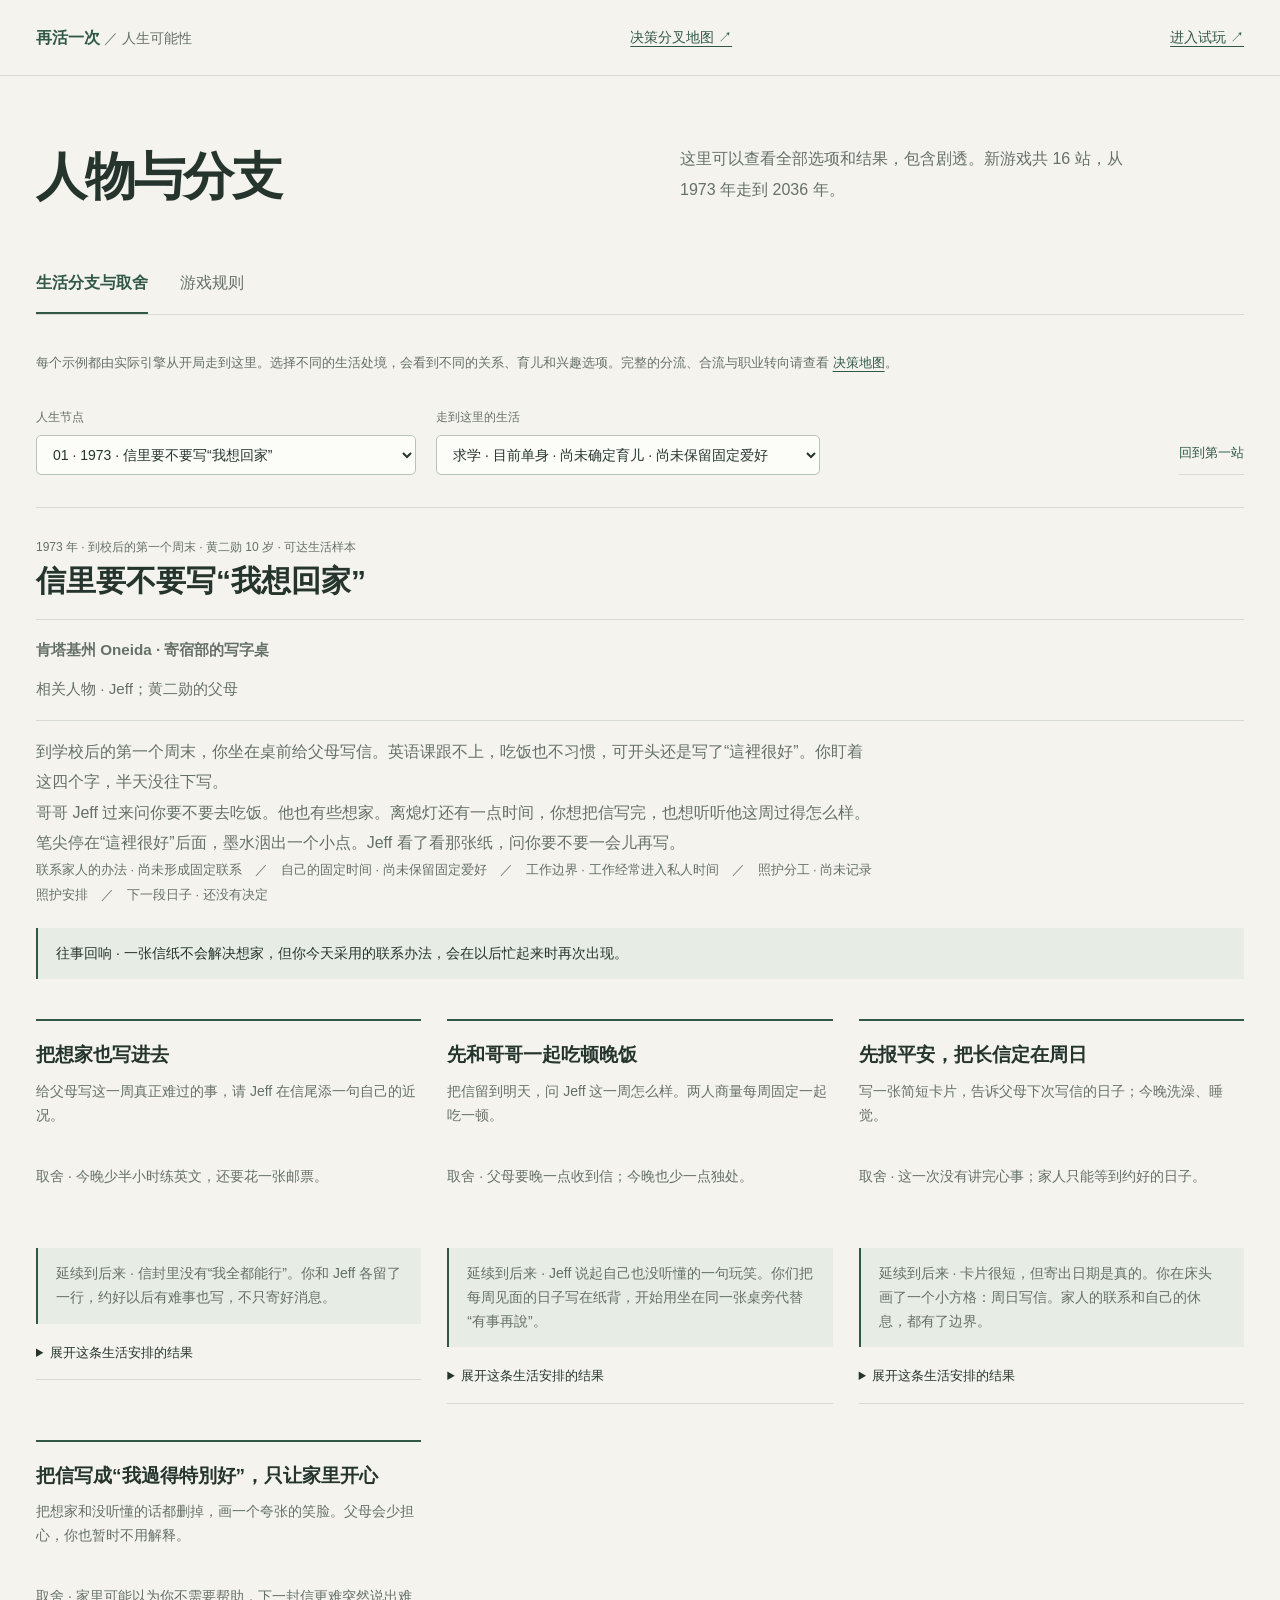
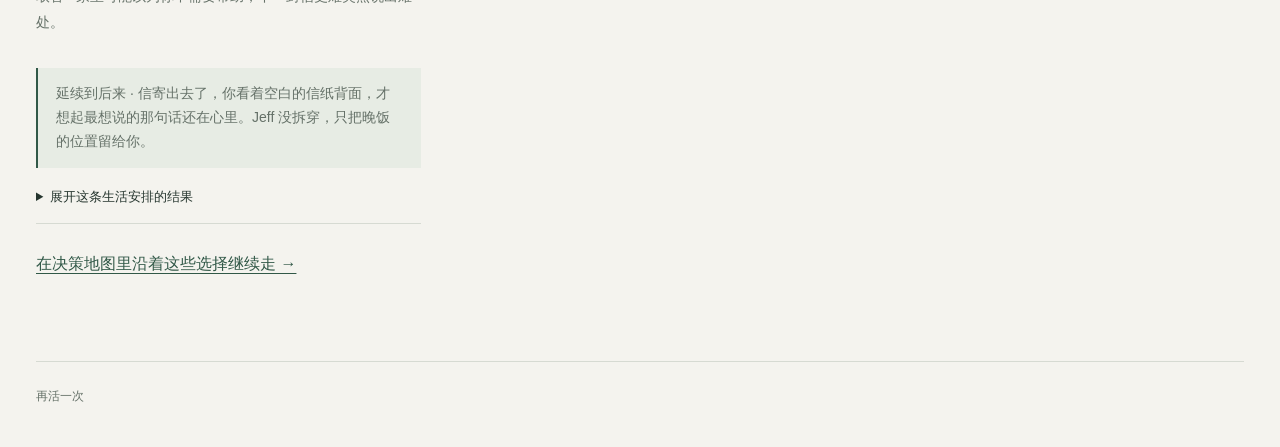
==== atlas.html @ a798db92 "Publish standalone life game with custom-domain sharing" ====
<!doctype html>
<html lang="zh-CN">
<head>
  <meta charset="utf-8"><meta name="viewport" content="width=device-width,initial-scale=1">
  <meta name="theme-color" content="#f4f3ee"><title>黄二勋的人生可能性 · 再活一次</title>
  <link rel="stylesheet" href="./atlas.css">
</head>
<body>
  <header class="top"><a class="brand" href="./index.html">再活一次 <span>／ 人生可能性</span></a><a class="back" href="./map.html">决策分叉地图 ↗</a><a class="back" href="./index.html">进入试玩 ↗</a></header>
  <main>
    <div class="intro"><h1>人物与分支</h1><p>这里可以查看全部选项和结果，包含剧透。新游戏共 16 站，从 1973 年走到 2036 年。</p></div>
    <nav class="tabs" aria-label="分支全览"><button data-tab="tree" aria-selected="true">生活分支与取舍</button><button data-tab="mechanics" aria-selected="false">游戏规则</button></nav>
    <section id="tree-panel">
      <p class="note">每个示例都由实际引擎从开局走到这里。选择不同的生活处境，会看到不同的关系、育儿和兴趣选项。完整的分流、合流与职业转向请查看 <a href="./map.html">决策地图</a>。</p>
      <div class="controls"><label>人生节点<select id="step-select"></select></label><label>走到这里的生活<select id="route-select"></select></label><button id="reset-path" class="quiet">回到第一站</button></div>
      <div id="tree-content" aria-live="polite"><p>正在展开人生分支…</p></div>
    </section>
    <section id="mechanics-panel" hidden>
      <article class="mechanics"><h2>游戏规则</h2>
      <div class="rules-grid">
        <div><h3>生活、处境与选择证据</h3><p>亲密关系、婚育安排、兴趣习惯和照护方式各自保留。精力、压力与资金是现实约束。性格从你作出的选择中观察，最后分别回看生活各方面。</p></div>
        <div><h3>十六站，每站三次选择</h3><p>从 1973 年到 2036 年，每站先处理生活中的事，再做准备、决定接下来的安排，共 48 次选择。你可以继续工作、东山再起，也可以退休、回到学术界、发展爱好或写传记。</p></div>
        <div><h3>感情需要共同选择</h3><p>相处、结婚、是否育儿会在相应关系条件下展开。已经结婚的人，后来也可能与伴侣修复关系、分居或离婚。单身、两人生活与养育孩子都有自己的后续。</p></div>
        <div><h3>准备改变现实机会</h3><p>部分职业决定有风险结果。技术、沟通、准备与疲劳共同影响概率，页面展示当时的条件。百分比是游戏设计值；生活里的付出也会占用这些精力和预算。</p></div>
        <div><h3>往事留下可见后果</h3><p>少年时期是否练球，会影响中年重拾爱好的难度；与家里怎样通信，会影响后来求援；早期毕业去向影响以后遇见的问题。后续也可以补救、重新安排和改变习惯。</p></div>
        <div><h3>时间和存档</h3><p>一局最多计时 26 分钟，时间到了就回看已经走过的经历。暂停或切走页面时不计时。新游戏共 16 站，到 2036 年；旧存档仍按原来的 12 站，到 2024 年。更早版本未记录的生活经历，从更新后的选择开始记。</p></div>
      </div>
      </article>
    </section>
  </main><footer>再活一次</footer>
  <script type="module" src="./atlas.js"></script>
</body></html>
---- atlas.css ----
:root{color-scheme:light;--paper:#f4f3ee;--ink:#25352e;--muted:#657168;--green:#315847;--line:#d6dad2;--soft:#e7ece4;--white:#fcfcf8}*{box-sizing:border-box}body{margin:0;background:var(--paper);color:var(--ink);font:16px/1.7 -apple-system,BlinkMacSystemFont,"PingFang SC","Microsoft YaHei",sans-serif}button,select{font:inherit}button,a,select{-webkit-tap-highlight-color:transparent}button,a{touch-action:manipulation}a{color:var(--green);text-underline-offset:4px}button{cursor:pointer;color:inherit}button:disabled{cursor:default;opacity:.55}button:focus-visible,a:focus-visible,select:focus-visible,summary:focus-visible{outline:3px solid #9b7a38;outline-offset:4px}.top{max-width:1400px;margin:auto;padding:24px 36px;display:flex;align-items:center;justify-content:space-between;border-bottom:1px solid var(--line)}.brand{text-decoration:none;font-weight:650}.brand span{font-weight:400;color:var(--muted);font-size:14px}.back{font-size:14px}main{max-width:1280px;margin:auto;padding:68px 36px}.intro{display:grid;grid-template-columns:1fr 1fr;column-gap:80px;align-items:end;margin-bottom:48px}.eyebrow{text-transform:uppercase;letter-spacing:.1em;font-size:12px;font-weight:650;color:var(--muted);margin:0 0 18px}.intro .eyebrow{grid-column:1/-1}.intro h1{font-size:clamp(38px,4vw,60px);line-height:1.25;letter-spacing:-.04em;font-weight:620;margin:0}.intro>p:last-child{color:var(--muted);max-width:480px;margin:0 0 4px;line-height:1.9}.tabs{display:flex;gap:32px;border-bottom:1px solid var(--line);margin-bottom:36px}.tabs button{border:0;background:none;padding:12px 0 16px;color:var(--muted);border-bottom:2px solid transparent}.tabs button[aria-selected=true]{color:var(--green);border-color:var(--green);font-weight:650}.space-map{display:flex;align-items:center;justify-content:space-between;gap:14px;padding:28px 0;border-bottom:1px solid var(--line);font-size:15px}.space-map small{color:var(--muted);font-size:12px}.space-map>span{color:#93a192}.fork{display:grid;gap:5px}.fork span{font-size:13px}.note{color:var(--muted);font-size:13px;line-height:1.85;max-width:950px;margin:20px 0 30px}.controls{display:flex;gap:20px;align-items:end;margin:32px 0}.controls label{display:grid;gap:7px;color:var(--muted);font-size:12px}.controls select{padding:10px 34px 10px 12px;border:1px solid #b8c3b8;background:var(--white);border-radius:5px;color:var(--ink);max-width:100%;font-size:14px}.quiet{border:0;border-bottom:1px solid var(--line);padding:10px 0;margin-left:auto;background:none;color:var(--green);font-size:13px}.scene-heading{padding:28px 0 20px;border-top:1px solid var(--line)}.scene-heading h2{margin:0 0 12px;font-weight:600;font-size:30px;line-height:1.5}.scene-heading p{max-width:840px;color:var(--muted);margin:0;line-height:1.9}.crumb{font-size:12px;color:var(--muted);margin-bottom:16px}.echo{margin:20px 0;padding:14px 18px;border-left:2px solid var(--green);background:var(--soft);font-size:14px}.sample-stats{display:flex;flex-wrap:wrap;gap:12px 26px;font-size:12px;color:var(--muted);padding:14px 0}.sample-stats b{color:var(--ink);font-weight:600;margin-left:7px}.prep{margin:24px 0 32px}.prep h3{font-size:16px;margin:0 0 14px}.prep-grid{display:grid;grid-template-columns:repeat(3,1fr);gap:12px}.prep-grid button{text-align:left;background:transparent;border:1px solid var(--line);border-radius:5px;padding:15px 18px}.prep-grid button[aria-pressed=true]{background:var(--soft);border-color:var(--green)}.prep-grid b{font-size:14px;display:block}.prep-grid small{display:block;color:var(--muted);font-size:12px;line-height:1.7;margin-top:6px}.options-grid{display:grid;grid-template-columns:repeat(3,1fr);gap:26px}.option{border-top:2px solid var(--green);padding-top:20px;min-width:0}.option h3{font-size:19px;margin:0 0 10px;line-height:1.5}.option>p{font-size:14px;color:var(--muted);margin:0 0 14px;min-height:70px}.effect{font-size:12px;color:var(--green);margin-bottom:12px;line-height:1.8}.unavailable{color:#9b4b32;font-size:12px}.option details{font-size:13px;margin:10px 0;border-bottom:1px solid var(--line);padding:0 0 12px}.option summary{cursor:pointer;line-height:1.8;padding:3px 0}.option summary b{font-variant-numeric:tabular-nums;margin-left:7px}.option details p{color:var(--muted);font-size:13px;line-height:1.8}.option button,.primary{border:1px solid var(--green);background:var(--green);color:var(--white);padding:9px 13px;border-radius:4px;font-size:12px;display:inline-block;text-decoration:none}.next{padding:10px 12px;background:var(--soft);font-size:12px;color:var(--ink);margin-bottom:14px}.next b{display:block}.probability{margin:12px 0 20px;font-size:12px;color:var(--muted)}.fact{font-size:13px;color:var(--muted);padding:22px 0;margin-top:20px;border-top:1px solid var(--line)}.fact a{display:inline-block;margin-right:18px;font-size:12px}.case-node{padding:30px 0;border-bottom:1px solid var(--line)}.case-node h2{font-size:24px;margin:0 0 8px;font-weight:600;line-height:1.5}.context{color:var(--muted);font-size:14px;margin:0 0 24px}.cases{display:grid;grid-template-columns:1fr 1fr;gap:44px}.case h3{font-size:19px;margin:0 0 2px}.case .role{font-size:12px;color:var(--muted);margin-bottom:16px}.case dl{font-size:14px;margin:0}.case dt{font-size:12px;color:var(--muted);margin-top:14px}.case dd{margin:3px 0 0}.score{padding:15px 0;border-top:1px solid var(--line);margin-top:20px}.score strong{font-size:24px;font-weight:600;font-variant-numeric:tabular-nums;margin-right:5px}.score>p{color:var(--muted);font-size:12px;margin:6px 0}.score-items{display:flex;flex-wrap:wrap;gap:6px 14px;font-size:11px;color:var(--muted)}.case-links{display:flex;gap:8px 18px;flex-wrap:wrap;font-size:12px;margin-top:14px}.case-links a{max-width:100%;overflow-wrap:anywhere}.applications{font-size:13px;padding:20px 0 0;margin:0;list-style:none;display:grid;gap:12px}.applications b{font-weight:600}.applications small{color:var(--muted);margin-left:6px}.mechanics h2{font-size:32px;line-height:1.5;margin:0 0 30px}.mechanics h3{font-weight:600;font-size:18px;margin:28px 0 12px}.mechanics p{max-width:900px;color:var(--muted);font-size:14px;line-height:1.9}.rules-grid{display:grid;grid-template-columns:1fr 1fr;gap:10px 50px;padding-bottom:30px;border-bottom:1px solid var(--line)}.rules-grid h3{font-size:17px}.source-list{font-size:13px;line-height:2.1;padding-left:20px}.source-list li{margin:7px 0}footer{max-width:1208px;margin:0 auto;padding:24px 0 40px;border-top:1px solid var(--line);font-size:12px;color:var(--muted)}[hidden]{display:none!important}@media(max-width:800px){main{padding:40px 22px}.top{padding:20px 22px}.intro{grid-template-columns:1fr;gap:22px;margin-bottom:30px}.intro>p:last-child{font-size:14px}.brand span{font-size:12px}.space-map{flex-wrap:wrap;justify-content:flex-start;gap:12px;font-size:13px}.space-map .fork{flex-basis:80%}.options-grid,.prep-grid,.cases,.rules-grid{grid-template-columns:1fr}.options-grid{gap:32px}.option>p{min-height:0}.controls{gap:12px;flex-wrap:wrap}.controls label:first-child{flex:1 1 200px}.controls label:nth-child(2){flex:1 1 160px}.quiet{margin-left:0}.tabs{gap:22px}.tabs button{font-size:14px}.scene-heading h2{font-size:25px}.case-node h2{font-size:21px}.cases{gap:28px}.score-items{font-size:12px}.mechanics h2{font-size:27px}footer{margin:0 22px}.intro h1{font-size:41px}}

.scene-brief { padding-block: 1rem; margin-block: 1rem; border-block: 1px solid var(--line, #b9beb3); font-size: .95rem; line-height: 1.8; overflow-wrap: anywhere; }
.scene-brief p + p { margin-top: .6rem; }
.scene-brief.mission { border-inline-start: 2px solid #205543; padding-inline-start: 1rem; border-block: 0; }
.scene-prose { white-space: pre-line; }
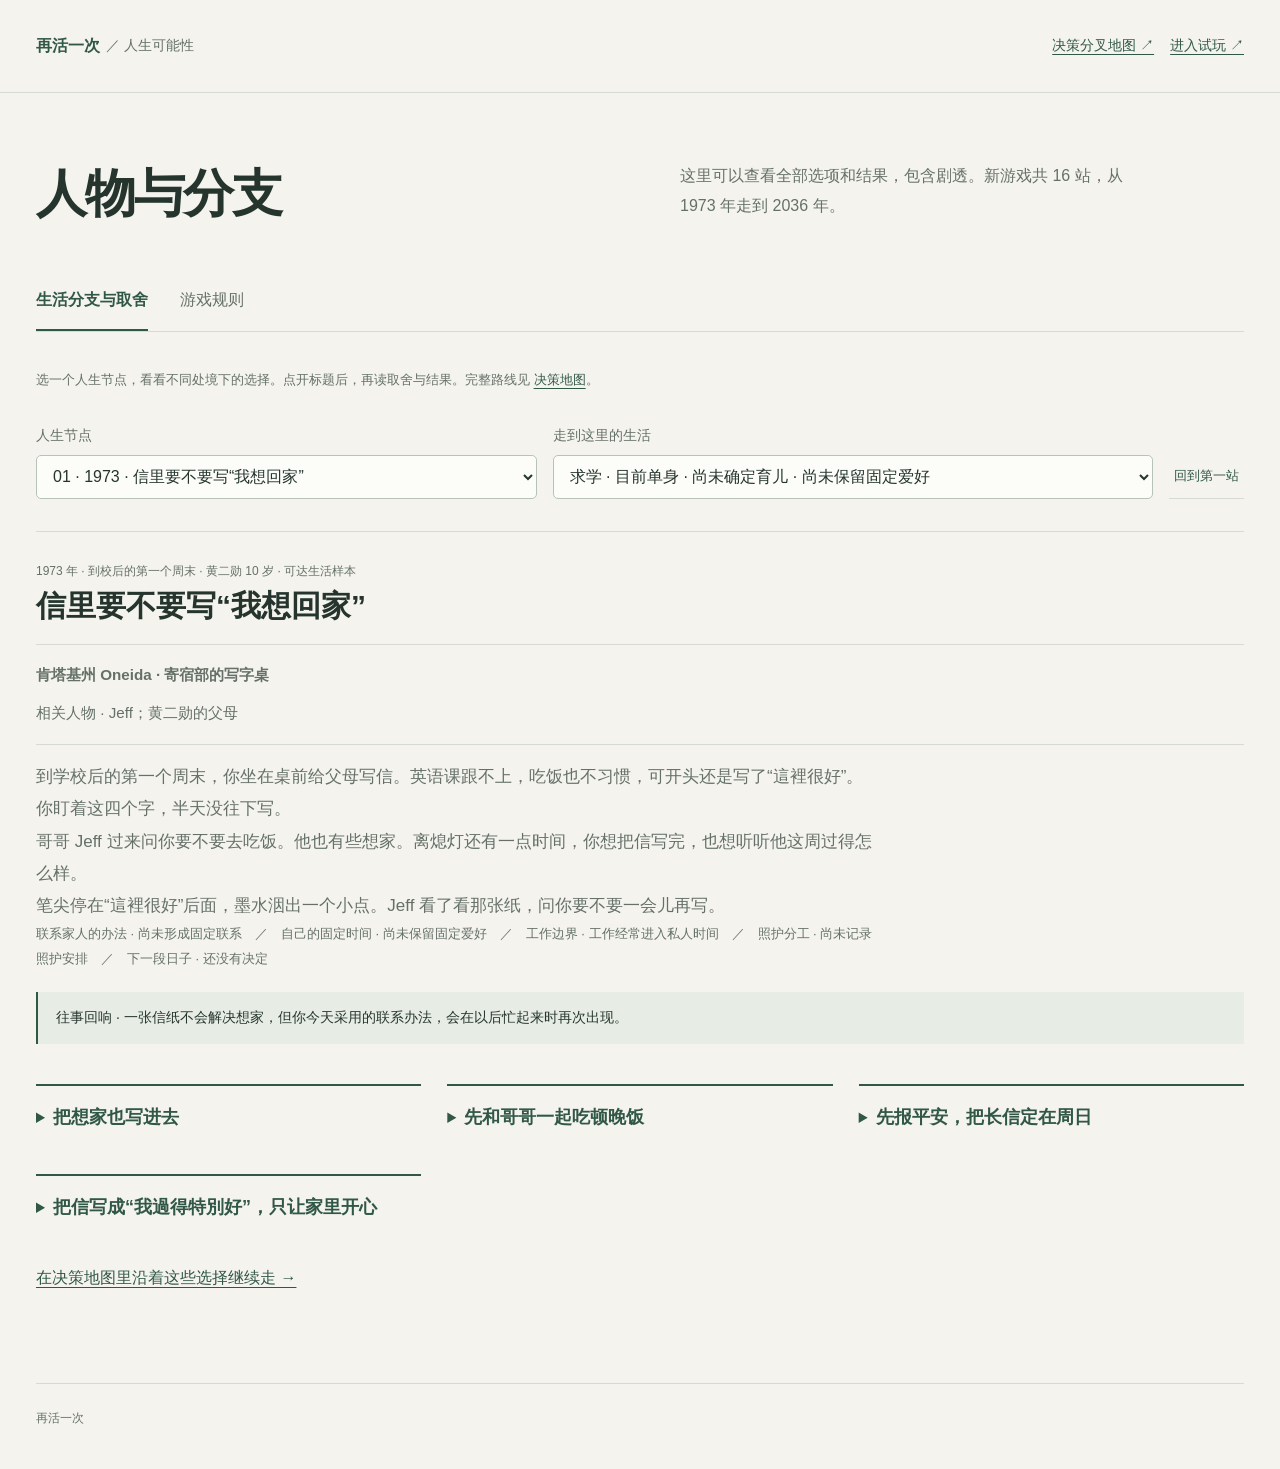
==== commit e6fa17a7: "Improve reading flow and mobile layouts" ====
--- a/atlas.html
+++ b/atlas.html
@@ -1,21 +1,22 @@
 <!doctype html>
 <html lang="zh-CN">
 <head>
-  <meta charset="utf-8"><meta name="viewport" content="width=device-width,initial-scale=1">
+  <meta charset="utf-8"><meta name="viewport" content="width=device-width,initial-scale=1,viewport-fit=cover">
   <meta name="theme-color" content="#f4f3ee"><title>黄二勋的人生可能性 · 再活一次</title>
-  <link rel="stylesheet" href="./atlas.css">
+  <link rel="stylesheet" href="./atlas.css?v=57136124dd06">
 </head>
 <body>
+  <a class="skip-link" href="#main">跳到主要内容</a>
   <header class="top"><a class="brand" href="./index.html">再活一次 <span>／ 人生可能性</span></a><a class="back" href="./map.html">决策分叉地图 ↗</a><a class="back" href="./index.html">进入试玩 ↗</a></header>
-  <main>
+  <main id="main" tabindex="-1">
     <div class="intro"><h1>人物与分支</h1><p>这里可以查看全部选项和结果，包含剧透。新游戏共 16 站，从 1973 年走到 2036 年。</p></div>
-    <nav class="tabs" aria-label="分支全览"><button data-tab="tree" aria-selected="true">生活分支与取舍</button><button data-tab="mechanics" aria-selected="false">游戏规则</button></nav>
-    <section id="tree-panel">
-      <p class="note">每个示例都由实际引擎从开局走到这里。选择不同的生活处境，会看到不同的关系、育儿和兴趣选项。完整的分流、合流与职业转向请查看 <a href="./map.html">决策地图</a>。</p>
+    <nav class="tabs" role="tablist" aria-label="分支全览"><button id="tree-tab" data-tab="tree" role="tab" aria-controls="tree-panel" aria-selected="true">生活分支与取舍</button><button id="mechanics-tab" data-tab="mechanics" role="tab" aria-controls="mechanics-panel" aria-selected="false" tabindex="-1">游戏规则</button></nav>
+    <section id="tree-panel" role="tabpanel" aria-labelledby="tree-tab" tabindex="0">
+      <p class="note">选一个人生节点，看看不同处境下的选择。点开标题后，再读取舍与结果。完整路线见 <a href="./map.html">决策地图</a>。</p>
       <div class="controls"><label>人生节点<select id="step-select"></select></label><label>走到这里的生活<select id="route-select"></select></label><button id="reset-path" class="quiet">回到第一站</button></div>
       <div id="tree-content" aria-live="polite"><p>正在展开人生分支…</p></div>
     </section>
-    <section id="mechanics-panel" hidden>
+    <section id="mechanics-panel" role="tabpanel" aria-labelledby="mechanics-tab" tabindex="0" hidden>
       <article class="mechanics"><h2>游戏规则</h2>
       <div class="rules-grid">
         <div><h3>生活、处境与选择证据</h3><p>亲密关系、婚育安排、兴趣习惯和照护方式各自保留。精力、压力与资金是现实约束。性格从你作出的选择中观察，最后分别回看生活各方面。</p></div>
@@ -28,5 +29,5 @@
       </article>
     </section>
   </main><footer>再活一次</footer>
-  <script type="module" src="./atlas.js"></script>
+  <script type="module" src="./atlas.js?v=3e45da804fec"></script>
 </body></html>
--- a/atlas.css
+++ b/atlas.css
@@ -4,3 +4,44 @@
 .scene-brief p + p { margin-top: .6rem; }
 .scene-brief.mission { border-inline-start: 2px solid #205543; padding-inline-start: 1rem; border-block: 0; }
 .scene-prose { white-space: pre-line; }
+
+/* Read a branch when its title is opened; keep the full scene above it. */
+::selection { background: var(--soft); color: var(--ink); }
+.skip-link:not(:focus) { position: absolute; width: 1px; height: 1px; overflow: hidden; clip-path: inset(50%); white-space: nowrap; }
+.skip-link:focus { position: fixed; z-index: 2; inset: 1rem auto auto 1rem; background: var(--white); padding: 0.65rem 1rem; }
+.top { gap: 1rem; flex-wrap: wrap; }
+.top a { display: inline-flex; align-items: center; min-height: 44px; }
+.top .brand { flex: 1 1 12rem; flex-wrap: wrap; gap: 0.4rem; }
+.controls { display: grid; grid-template-columns: minmax(0, 1fr) minmax(0, 1.2fr) auto; gap: 1rem; }
+.controls label { min-width: 0; font-size: 0.875rem; }
+.controls select { width: 100%; min-width: 0; min-height: 44px; font-size: 1rem; }
+.controls .quiet { min-height: 44px; padding-inline: 0.3rem; white-space: nowrap; }
+.options-grid { align-items: start; }
+details.option { padding-top: 0; }
+.option > summary { min-height: 44px; padding: 1rem 0; color: var(--green); }
+.option > summary h3 { display: inline; font-size: 1.125rem; line-height: 1.7; }
+.option-body { font-size: 1rem; line-height: 1.9; padding-bottom: 0.6rem; }
+.option-body p { margin: 0 0 1rem; }
+.option-body h4 { font-size: 1rem; margin: 1.5rem 0 0.5rem; }
+.option-body .echo { color: var(--ink); border-left: 1px solid var(--green); margin: 1rem 0; }
+.option-body .effect { color: var(--green); font-size: 0.875rem; }
+#tree-content > p:last-child > a { display: inline-flex; align-items: center; min-height: 44px; }
+.scene-prose { font-size: 1.0625rem; line-height: 1.9; }
+@media (max-width: 1050px) {
+  .controls { grid-template-columns: repeat(2, minmax(0, 1fr)); }
+  .controls .quiet { justify-self: start; margin: 0; }
+  .options-grid { grid-template-columns: repeat(2, minmax(0, 1fr)); }
+}
+@media (max-width: 600px) {
+  .top, main { padding-inline-start: max(1rem, env(safe-area-inset-left)); padding-inline-end: max(1rem, env(safe-area-inset-right)); }
+  .top { gap: 0.25rem 1rem; padding-block: 0.6rem; }
+  .top .brand { flex-basis: 100%; }
+  .intro h1 { font-size: 2.2rem; }
+  .controls, .options-grid { grid-template-columns: minmax(0, 1fr); }
+  .options-grid { gap: 1rem; }
+  .controls .quiet { justify-self: end; }
+  main { padding-block: 2rem; }
+}
+@media (orientation: landscape) {
+  .top, main { padding-inline-start: max(2.25rem, env(safe-area-inset-left)); padding-inline-end: max(2.25rem, env(safe-area-inset-right)); }
+}
